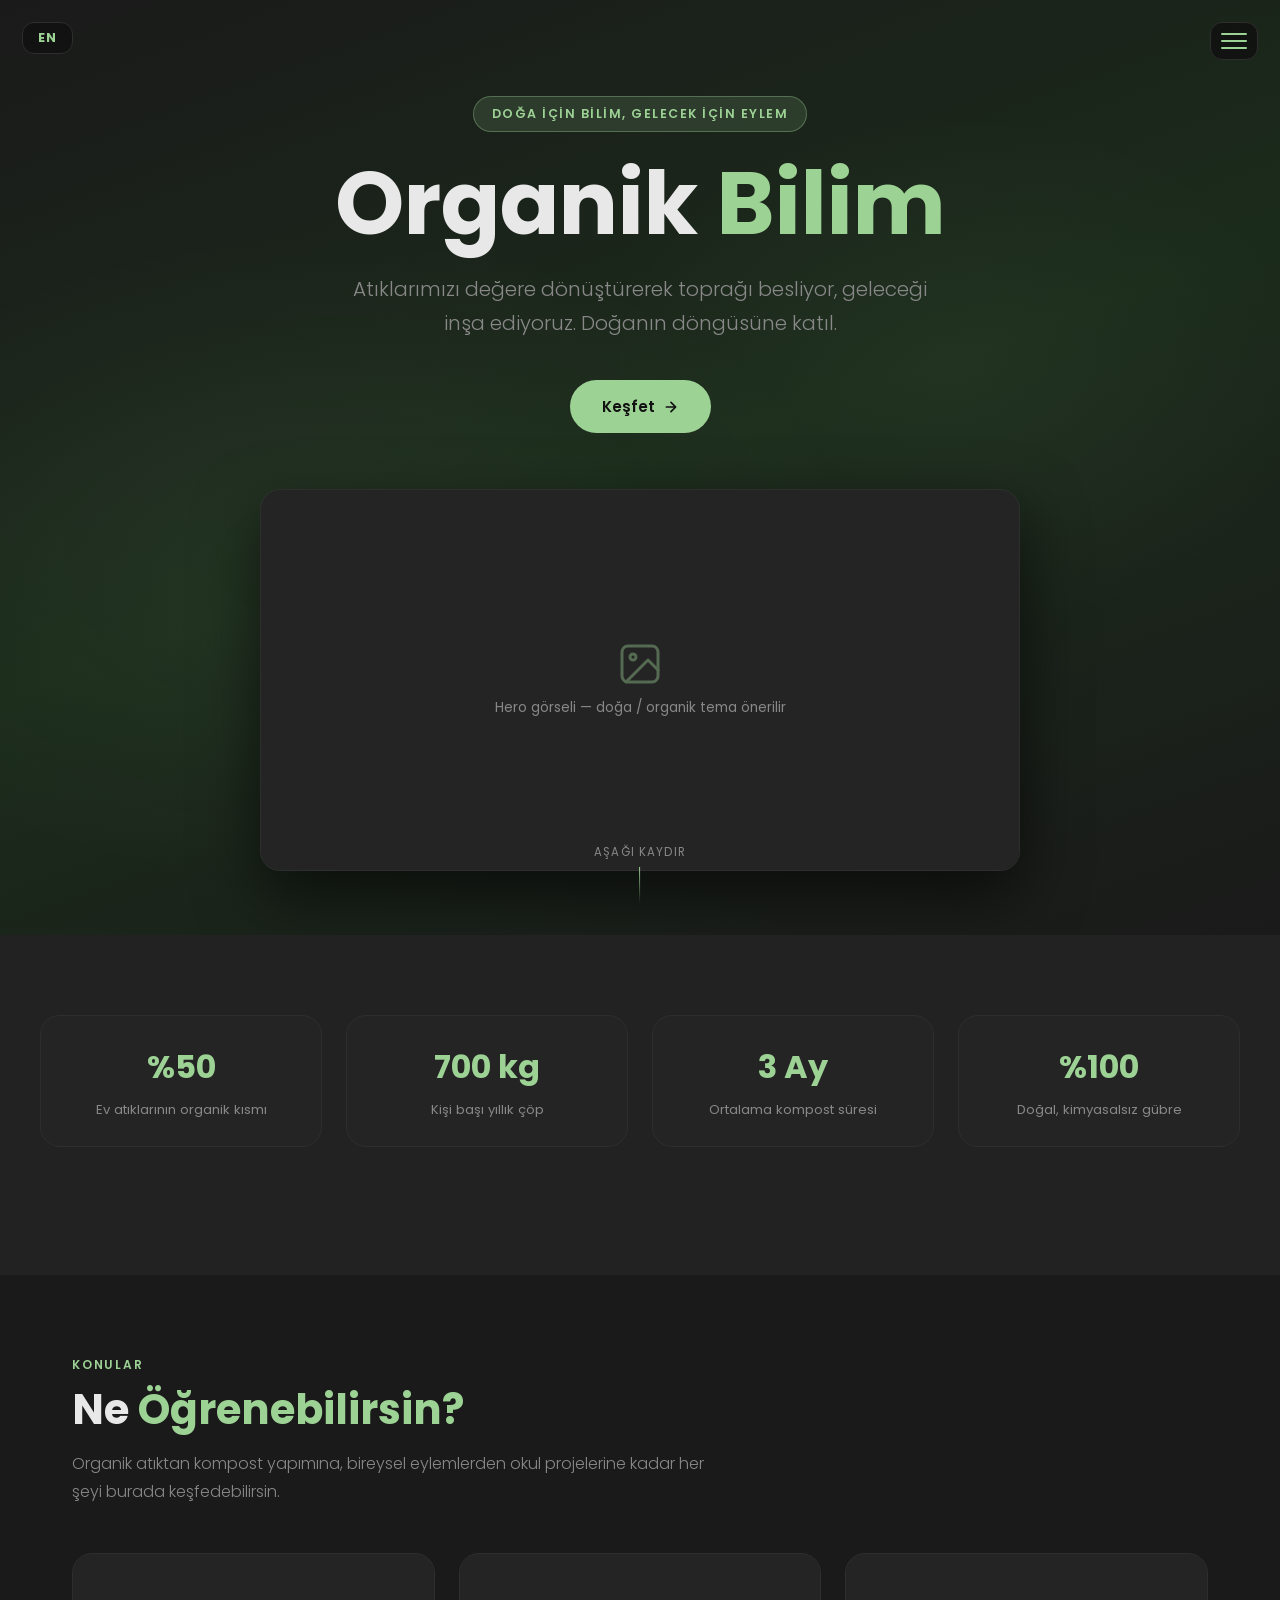
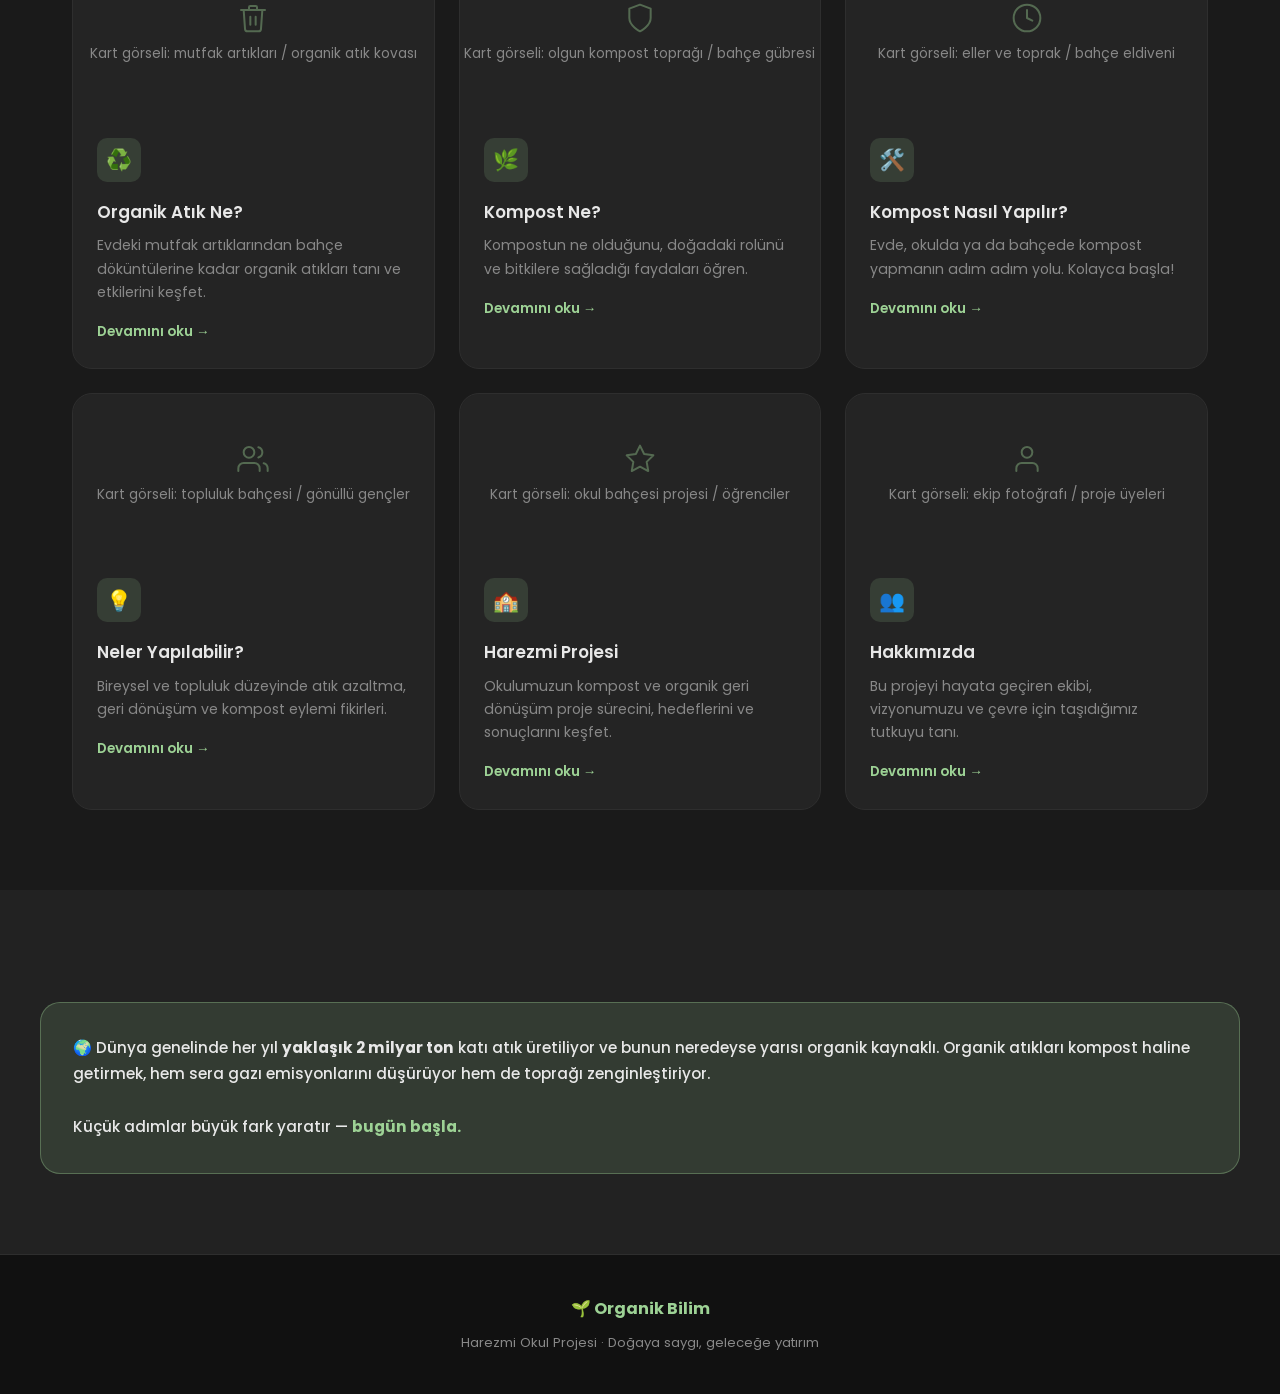
==== index.html @ 666ba620 "first look" ====
<!DOCTYPE html>
<html lang="tr">
<head>
  <meta charset="UTF-8" />
  <meta name="viewport" content="width=device-width, initial-scale=1.0" />
  <title>Organik Bilim</title>
  <link rel="stylesheet" href="styles.css" />
</head>
<body>

  <!-- Language toggle (top-left) -->
  <button class="lang-toggle" id="langToggle" aria-label="Switch language">EN</button>

  <!-- Hamburger toggle (top-right) -->
  <button class="nav-toggle" id="navToggle" aria-label="Toggle menu">
    <span></span><span></span><span></span>
  </button>

  <!-- Side Nav Drawer -->
  <nav class="nav-menu" id="navMenu">
    <div class="nav-logo" data-i18n="nav.logo">🌱 Organik Bilim</div>
    <ul>
      <li><a href="hakkimizda.html"        data-i18n="nav.about">Hakkımızda</a></li>
      <li><a href="organik_atik.html"      data-i18n="nav.waste">Organik Atık Ne?</a></li>
      <li><a href="kompost_ne.html"        data-i18n="nav.compost">Kompost Ne?</a></li>
      <li><a href="kompost_nasil.html"     data-i18n="nav.howto">Kompost Nasıl Yapılır?</a></li>
      <li><a href="neler_yapilabilir.html" data-i18n="nav.actions">Neler Yapılabilir?</a></li>
      <li><a href="harezmi_projesi.html"   data-i18n="nav.project">Harezmi Projesi Hakkında</a></li>
    </ul>
  </nav>
  <div class="nav-overlay" id="navOverlay"></div>

  <!-- ── Hero ── -->
  <section class="hero">
    <span class="hero-badge" data-i18n="index.badge">Doğa için bilim, gelecek için eylem</span>
    <h1 data-i18n="index.h1">Organik <span>Bilim</span></h1>
    <p class="subtitle" data-i18n="index.subtitle">
      Atıklarımızı değere dönüştürerek toprağı besliyor, geleceği inşa ediyoruz.
      Doğanın döngüsüne katıl.
    </p>
    <a href="hakkimizda.html" class="hero-cta">
      <span data-i18n="index.cta">Keşfet</span>
      <svg width="16" height="16" viewBox="0 0 24 24" fill="none" stroke="currentColor" stroke-width="2.5" stroke-linecap="round" stroke-linejoin="round"><path d="M5 12h14M12 5l7 7-7 7"/></svg>
    </a>

    <!-- Hero image area -->
    <div class="hero-img-wrap">
      <!-- Hero image: nature, organic farm, or lush green landscape recommended -->
      <!-- <img src="hero.jpg" alt="Nature and organic soil themed image" /> -->
      <div class="img-placeholder" style="height:380px; border-radius: 20px;">
        <svg width="48" height="48" viewBox="0 0 24 24" fill="none" stroke="#9DD295" stroke-width="1.5" stroke-linecap="round" stroke-linejoin="round"><rect x="3" y="3" width="18" height="18" rx="3"/><circle cx="8.5" cy="8.5" r="1.5"/><polyline points="21 15 16 10 5 21"/></svg>
        <span data-i18n="index.hero.img">Hero görseli — doğa / organik tema önerilir</span>
      </div>
    </div>

    <div class="scroll-hint">
      <span data-i18n="index.scroll">Aşağı kaydır</span>
      <div class="arrow"></div>
    </div>
  </section>

  <!-- ── Statistics ── -->
  <div class="section-full">
    <div class="inner">
      <div class="stats">
        <div class="stat">
          <div class="stat-num"   data-i18n="index.stat1.num">%50</div>
          <div class="stat-label" data-i18n="index.stat1.label">Ev atıklarının organik kısmı</div>
        </div>
        <div class="stat">
          <div class="stat-num"   data-i18n="index.stat2.num">700 kg</div>
          <div class="stat-label" data-i18n="index.stat2.label">Kişi başı yıllık çöp</div>
        </div>
        <div class="stat">
          <div class="stat-num"   data-i18n="index.stat3.num">3 Ay</div>
          <div class="stat-label" data-i18n="index.stat3.label">Ortalama kompost süresi</div>
        </div>
        <div class="stat">
          <div class="stat-num"   data-i18n="index.stat4.num">%100</div>
          <div class="stat-label" data-i18n="index.stat4.label">Doğal, kimyasalsız gübre</div>
        </div>
      </div>
    </div>
  </div>

  <!-- ── Topic Cards ── -->
  <section class="section">
    <div class="section-label" data-i18n="index.cards.label">Konular</div>
    <h2 class="section-title"  data-i18n="index.cards.title">Ne <span>Öğrenebilirsin?</span></h2>
    <p class="section-lead"    data-i18n="index.cards.lead">
      Organik atıktan kompost yapımına, bireysel eylemlerden okul projelerine kadar
      her şeyi burada keşfedebilirsin.
    </p>

    <div class="cards">

      <a href="organik_atik.html" class="card">
        <!-- Card image: kitchen scraps, fruit peels or organic waste bin recommended -->
        <!-- <img src="organik_atik_kart.jpg" alt="Organic waste card image" /> -->
        <div class="card-img">
          <div class="img-placeholder" style="height:160px; border-radius: 20px 20px 0 0;">
            <svg width="32" height="32" viewBox="0 0 24 24" fill="none" stroke="#9DD295" stroke-width="1.5" stroke-linecap="round" stroke-linejoin="round"><polyline points="3 6 5 6 21 6"/><path d="M19 6l-1 14a2 2 0 0 1-2 2H8a2 2 0 0 1-2-2L5 6"/><path d="M10 11v6M14 11v6"/><path d="M9 6V4a1 1 0 0 1 1-1h4a1 1 0 0 1 1 1v2"/></svg>
            <span data-i18n="index.card1.img">Kart görseli: mutfak artıkları / organik atık kovası</span>
          </div>
        </div>
        <div class="card-body">
          <div class="card-icon">♻️</div>
          <h3 data-i18n="index.card1.title">Organik Atık Ne?</h3>
          <p  data-i18n="index.card1.desc">Evdeki mutfak artıklarından bahçe döküntülerine kadar organik atıkları tanı ve etkilerini keşfet.</p>
          <span class="card-link" data-i18n="index.card1.link">Devamını oku →</span>
        </div>
      </a>

      <a href="kompost_ne.html" class="card">
        <!-- Card image: dark mature compost soil or garden fertilizer recommended -->
        <!-- <img src="kompost_kart.jpg" alt="What is compost card image" /> -->
        <div class="card-img">
          <div class="img-placeholder" style="height:160px; border-radius: 20px 20px 0 0;">
            <svg width="32" height="32" viewBox="0 0 24 24" fill="none" stroke="#9DD295" stroke-width="1.5" stroke-linecap="round" stroke-linejoin="round"><path d="M12 22s8-4 8-10V5l-8-3-8 3v7c0 6 8 10 8 10z"/></svg>
            <span data-i18n="index.card2.img">Kart görseli: olgun kompost toprağı / bahçe gübresi</span>
          </div>
        </div>
        <div class="card-body">
          <div class="card-icon">🌿</div>
          <h3 data-i18n="index.card2.title">Kompost Ne?</h3>
          <p  data-i18n="index.card2.desc">Kompostun ne olduğunu, doğadaki rolünü ve bitkilere sağladığı faydaları öğren.</p>
          <span class="card-link" data-i18n="index.card2.link">Devamını oku →</span>
        </div>
      </a>

      <a href="kompost_nasil.html" class="card">
        <!-- Card image: hands and soil, compost pit or garden gloves recommended -->
        <!-- <img src="kompost_nasil_kart.jpg" alt="How to make compost image" /> -->
        <div class="card-img">
          <div class="img-placeholder" style="height:160px; border-radius: 20px 20px 0 0;">
            <svg width="32" height="32" viewBox="0 0 24 24" fill="none" stroke="#9DD295" stroke-width="1.5" stroke-linecap="round" stroke-linejoin="round"><circle cx="12" cy="12" r="10"/><polyline points="12 6 12 12 16 14"/></svg>
            <span data-i18n="index.card3.img">Kart görseli: eller ve toprak / bahçe eldiveni</span>
          </div>
        </div>
        <div class="card-body">
          <div class="card-icon">🛠️</div>
          <h3 data-i18n="index.card3.title">Kompost Nasıl Yapılır?</h3>
          <p  data-i18n="index.card3.desc">Evde, okulda ya da bahçede kompost yapmanın adım adım yolu. Kolayca başla!</p>
          <span class="card-link" data-i18n="index.card3.link">Devamını oku →</span>
        </div>
      </a>

      <a href="neler_yapilabilir.html" class="card">
        <!-- Card image: community garden, volunteer youth or recycling action recommended -->
        <!-- <img src="neler_yapilabilir_kart.jpg" alt="Action ideas image" /> -->
        <div class="card-img">
          <div class="img-placeholder" style="height:160px; border-radius: 20px 20px 0 0;">
            <svg width="32" height="32" viewBox="0 0 24 24" fill="none" stroke="#9DD295" stroke-width="1.5" stroke-linecap="round" stroke-linejoin="round"><path d="M17 21v-2a4 4 0 0 0-4-4H5a4 4 0 0 0-4 4v2"/><circle cx="9" cy="7" r="4"/><path d="M23 21v-2a4 4 0 0 0-3-3.87"/><path d="M16 3.13a4 4 0 0 1 0 7.75"/></svg>
            <span data-i18n="index.card4.img">Kart görseli: topluluk bahçesi / gönüllü gençler</span>
          </div>
        </div>
        <div class="card-body">
          <div class="card-icon">💡</div>
          <h3 data-i18n="index.card4.title">Neler Yapılabilir?</h3>
          <p  data-i18n="index.card4.desc">Bireysel ve topluluk düzeyinde atık azaltma, geri dönüşüm ve kompost eylemi fikirleri.</p>
          <span class="card-link" data-i18n="index.card4.link">Devamını oku →</span>
        </div>
      </a>

      <a href="harezmi_projesi.html" class="card">
        <!-- Card image: school garden project, students and composting activity recommended -->
        <!-- <img src="harezmi_kart.jpg" alt="Harezmi Project card image" /> -->
        <div class="card-img">
          <div class="img-placeholder" style="height:160px; border-radius: 20px 20px 0 0;">
            <svg width="32" height="32" viewBox="0 0 24 24" fill="none" stroke="#9DD295" stroke-width="1.5" stroke-linecap="round" stroke-linejoin="round"><polygon points="12 2 15.09 8.26 22 9.27 17 14.14 18.18 21.02 12 17.77 5.82 21.02 7 14.14 2 9.27 8.91 8.26 12 2"/></svg>
            <span data-i18n="index.card5.img">Kart görseli: okul bahçesi projesi / öğrenciler</span>
          </div>
        </div>
        <div class="card-body">
          <div class="card-icon">🏫</div>
          <h3 data-i18n="index.card5.title">Harezmi Projesi</h3>
          <p  data-i18n="index.card5.desc">Okulumuzun kompost ve organik geri dönüşüm proje sürecini, hedeflerini ve sonuçlarını keşfet.</p>
          <span class="card-link" data-i18n="index.card5.link">Devamını oku →</span>
        </div>
      </a>

      <a href="hakkimizda.html" class="card">
        <!-- Card image: team photo or group shot of project members recommended -->
        <!-- <img src="ekip_kart.jpg" alt="Team and about us image" /> -->
        <div class="card-img">
          <div class="img-placeholder" style="height:160px; border-radius: 20px 20px 0 0;">
            <svg width="32" height="32" viewBox="0 0 24 24" fill="none" stroke="#9DD295" stroke-width="1.5" stroke-linecap="round" stroke-linejoin="round"><path d="M20 21v-2a4 4 0 0 0-4-4H8a4 4 0 0 0-4 4v2"/><circle cx="12" cy="7" r="4"/></svg>
            <span data-i18n="index.card6.img">Kart görseli: ekip fotoğrafı / proje üyeleri</span>
          </div>
        </div>
        <div class="card-body">
          <div class="card-icon">👥</div>
          <h3 data-i18n="index.card6.title">Hakkımızda</h3>
          <p  data-i18n="index.card6.desc">Bu projeyi hayata geçiren ekibi, vizyonumuzu ve çevre için taşıdığımız tutkuyu tanı.</p>
          <span class="card-link" data-i18n="index.card6.link">Devamını oku →</span>
        </div>
      </a>

    </div>
  </section>

  <!-- ── Highlight Box ── -->
  <div class="section-full">
    <div class="inner">
      <div class="highlight">
        <p data-i18n="index.highlight">
          🌍 Dünya genelinde her yıl <strong>yaklaşık 2 milyar ton</strong> katı atık üretiliyor
          ve bunun neredeyse yarısı organik kaynaklı. Organik atıkları kompost haline getirmek,
          hem sera gazı emisyonlarını düşürüyor hem de toprağı zenginleştiriyor.
          <br><br>
          Küçük adımlar büyük fark yaratır — <strong style="color:#9DD295">bugün başla.</strong>
        </p>
      </div>
    </div>
  </div>

  <!-- ── Footer ── -->
  <footer>
    <div class="footer-logo" data-i18n="footer.logo">🌱 Organik Bilim</div>
    <p data-i18n="footer.text">Harezmi Okul Projesi &nbsp;·&nbsp; Doğaya saygı, geleceğe yatırım</p>
  </footer>

  <script src="nav.js"></script>
  <script src="translations.js"></script>
  <script src="lang.js"></script>
</body>
</html>
---- styles.css ----
@import url('https://fonts.googleapis.com/css2?family=Poppins:wght@300;400;500;600;700&display=swap');

/* ─── Reset & Base ─── */
*, *::before, *::after {
  margin: 0;
  padding: 0;
  box-sizing: border-box;
}

:root {
  --accent:     #9DD295;
  --accent-dim: rgba(157, 210, 149, 0.15);
  --accent-mid: rgba(157, 210, 149, 0.35);
  --bg:         #1a1a1a;
  --bg2:        #111111;
  --bg3:        #222222;
  --surface:    #242424;
  --border:     #2e2e2e;
  --text:       #e8e8e8;
  --text-muted: #888888;
  --radius:     12px;
  --radius-lg:  20px;
  --transition: 0.3s ease;
}

html { scroll-behavior: smooth; }

body {
  font-family: 'Poppins', sans-serif;
  background-color: var(--bg);
  color: var(--text);
  overflow-x: hidden;
  line-height: 1.7;
}

a { color: inherit; text-decoration: none; }

img { display: block; max-width: 100%; border-radius: var(--radius); }

/* ─── Language Toggle ─── */
.lang-toggle {
  position: fixed;
  top: 1.4rem;
  left: 1.4rem;
  z-index: 1100;
  cursor: pointer;
  padding: 0.55rem 0.9rem;
  background: rgba(17, 17, 17, 0.85);
  border-radius: var(--radius);
  backdrop-filter: blur(12px);
  border: 1px solid var(--border);
  color: var(--accent);
  font-family: 'Poppins', sans-serif;
  font-size: 0.78rem;
  font-weight: 700;
  letter-spacing: 0.1em;
  line-height: 1;
  transition: border-color var(--transition), background var(--transition), transform var(--transition);
}
.lang-toggle:hover {
  border-color: var(--accent-mid);
  background: rgba(26, 26, 26, 0.95);
  transform: translateY(-1px);
}

/* ─── Hamburger Toggle ─── */
.nav-toggle {
  position: fixed;
  top: 1.4rem;
  right: 1.4rem;
  z-index: 1100;
  cursor: pointer;
  display: flex;
  flex-direction: column;
  gap: 5px;
  padding: 10px;
  background: rgba(17, 17, 17, 0.85);
  border-radius: var(--radius);
  backdrop-filter: blur(12px);
  border: 1px solid var(--border);
  transition: border-color var(--transition), background var(--transition);
}
.nav-toggle:hover {
  border-color: var(--accent-mid);
  background: rgba(26, 26, 26, 0.95);
}
.nav-toggle span {
  display: block;
  width: 26px;
  height: 2px;
  background: var(--accent);
  border-radius: 2px;
  transition: transform 0.35s ease, opacity 0.25s ease;
}
.nav-toggle.active span:nth-child(1) { transform: translateY(7px) rotate(45deg); }
.nav-toggle.active span:nth-child(2) { opacity: 0; transform: scaleX(0); }
.nav-toggle.active span:nth-child(3) { transform: translateY(-7px) rotate(-45deg); }

/* ─── Side Navigation Drawer ─── */
.nav-menu {
  position: fixed;
  top: 0;
  right: -340px;
  width: 300px;
  height: 100dvh;
  background: var(--bg2);
  z-index: 1050;
  transition: right 0.35s cubic-bezier(0.4, 0, 0.2, 1);
  padding: 5rem 1.8rem 2rem;
  border-left: 1px solid var(--border);
  overflow-y: auto;
  display: flex;
  flex-direction: column;
  gap: 0.25rem;
}
.nav-menu.open { right: 0; }

.nav-logo {
  font-size: 1.15rem;
  font-weight: 700;
  color: var(--accent);
  margin-bottom: 1.8rem;
  padding-bottom: 1.2rem;
  border-bottom: 1px solid var(--border);
  letter-spacing: 0.02em;
}

.nav-menu ul { list-style: none; display: flex; flex-direction: column; gap: 0.25rem; }

.nav-menu ul li a {
  color: var(--text);
  font-size: 0.9rem;
  font-weight: 500;
  display: block;
  padding: 0.7rem 1rem;
  border-radius: 8px;
  transition: all var(--transition);
  border: 1px solid transparent;
  line-height: 1.4;
}
.nav-menu ul li a:hover,
.nav-menu ul li a.active {
  color: var(--accent);
  background: var(--accent-dim);
  border-color: var(--accent-mid);
  padding-left: 1.4rem;
}

.nav-overlay {
  position: fixed;
  inset: 0;
  background: rgba(0, 0, 0, 0.6);
  z-index: 1040;
  opacity: 0;
  pointer-events: none;
  transition: opacity var(--transition);
  backdrop-filter: blur(2px);
}
.nav-overlay.active { opacity: 1; pointer-events: all; }

/* ─── Hero ─── */
.hero {
  min-height: 100dvh;
  display: flex;
  flex-direction: column;
  align-items: center;
  justify-content: center;
  text-align: center;
  padding: 6rem 2rem 4rem;
  position: relative;
  background: linear-gradient(160deg, #1a1a1a 0%, #1b2b1b 50%, #1a1a1a 100%);
  overflow: hidden;
}
.hero::before {
  content: '';
  position: absolute;
  inset: 0;
  background:
    radial-gradient(ellipse 60% 50% at 25% 60%, rgba(157,210,149,0.07) 0%, transparent 70%),
    radial-gradient(ellipse 40% 40% at 75% 40%, rgba(157,210,149,0.05) 0%, transparent 70%);
  animation: heroGlow 10s ease-in-out infinite alternate;
}
@keyframes heroGlow {
  0%   { opacity: 0.6; }
  100% { opacity: 1; }
}
.hero-badge {
  display: inline-block;
  background: var(--accent-dim);
  color: var(--accent);
  border: 1px solid var(--accent-mid);
  font-size: 0.78rem;
  font-weight: 600;
  letter-spacing: 0.12em;
  text-transform: uppercase;
  padding: 0.4rem 1.1rem;
  border-radius: 50px;
  margin-bottom: 1.5rem;
  position: relative;
}
.hero h1 {
  font-size: clamp(2.6rem, 7vw, 5.5rem);
  font-weight: 700;
  line-height: 1.1;
  position: relative;
  margin-bottom: 1.2rem;
}
.hero h1 span { color: var(--accent); }
.hero p.subtitle {
  font-size: clamp(1rem, 2.5vw, 1.25rem);
  color: var(--text-muted);
  max-width: 580px;
  position: relative;
  margin-bottom: 2.5rem;
  font-weight: 300;
}
.hero-cta {
  display: inline-flex;
  align-items: center;
  gap: 0.5rem;
  background: var(--accent);
  color: #111;
  font-weight: 600;
  font-size: 0.95rem;
  padding: 0.85rem 2rem;
  border-radius: 50px;
  transition: transform var(--transition), box-shadow var(--transition), background var(--transition);
  position: relative;
}
.hero-cta:hover {
  transform: translateY(-3px);
  box-shadow: 0 12px 32px rgba(157, 210, 149, 0.35);
  background: #b3e0ac;
}

/* Image placeholder within hero */
.hero-img-wrap {
  position: relative;
  margin-top: 3.5rem;
  width: 100%;
  max-width: 760px;
  border-radius: var(--radius-lg);
  overflow: hidden;
  border: 1px solid var(--border);
  box-shadow: 0 24px 64px rgba(0,0,0,0.6);
}
.img-placeholder {
  background: var(--surface);
  border-radius: var(--radius);
  display: flex;
  flex-direction: column;
  align-items: center;
  justify-content: center;
  gap: 0.5rem;
  color: var(--text-muted);
  font-size: 0.85rem;
  font-weight: 400;
}
.img-placeholder svg { opacity: 0.4; }
.hero-img-wrap .img-placeholder { height: 380px; border-radius: var(--radius-lg); }

/* ─── Scroll Indicator ─── */
.scroll-hint {
  position: absolute;
  bottom: 2rem;
  left: 50%;
  transform: translateX(-50%);
  display: flex;
  flex-direction: column;
  align-items: center;
  gap: 0.3rem;
  color: var(--text-muted);
  font-size: 0.72rem;
  letter-spacing: 0.1em;
  text-transform: uppercase;
  animation: bounce 2s ease-in-out infinite;
}
.scroll-hint .arrow { width: 1px; height: 36px; background: linear-gradient(to bottom, var(--accent), transparent); }
@keyframes bounce {
  0%, 100% { transform: translateX(-50%) translateY(0); }
  50%       { transform: translateX(-50%) translateY(6px); }
}

/* ─── Section Layout ─── */
.section { padding: 5rem 2rem; max-width: 1200px; margin: 0 auto; }
.section-full { padding: 5rem 2rem; background: var(--bg3); }
.section-full .inner { max-width: 1200px; margin: 0 auto; }

.section-label {
  font-size: 0.75rem;
  font-weight: 600;
  letter-spacing: 0.15em;
  text-transform: uppercase;
  color: var(--accent);
  margin-bottom: 0.6rem;
}
.section-title {
  font-size: clamp(1.6rem, 4vw, 2.6rem);
  font-weight: 700;
  line-height: 1.2;
  margin-bottom: 1rem;
}
.section-title span { color: var(--accent); }
.section-lead {
  font-size: 1rem;
  color: var(--text-muted);
  max-width: 640px;
  margin-bottom: 3rem;
  font-weight: 300;
}

/* ─── Cards ─── */
.cards {
  display: grid;
  grid-template-columns: repeat(auto-fill, minmax(280px, 1fr));
  gap: 1.5rem;
}
.card {
  background: var(--surface);
  border: 1px solid var(--border);
  border-radius: var(--radius-lg);
  overflow: hidden;
  transition: transform var(--transition), box-shadow var(--transition), border-color var(--transition);
  cursor: default;
}
.card:hover {
  transform: translateY(-6px);
  box-shadow: 0 20px 50px rgba(0,0,0,0.5), 0 0 0 1px var(--accent-mid);
  border-color: var(--accent-mid);
}
.card-img .img-placeholder { height: 180px; border-radius: 0; }
.card-body { padding: 1.5rem; }
.card-icon {
  width: 44px; height: 44px;
  background: var(--accent-dim);
  border-radius: 10px;
  display: flex; align-items: center; justify-content: center;
  margin-bottom: 1rem;
  font-size: 1.3rem;
}
.card h3 {
  font-size: 1.05rem;
  font-weight: 600;
  margin-bottom: 0.5rem;
  color: var(--text);
}
.card p {
  font-size: 0.88rem;
  color: var(--text-muted);
  line-height: 1.65;
}
.card-link {
  display: inline-flex;
  align-items: center;
  gap: 0.4rem;
  color: var(--accent);
  font-size: 0.85rem;
  font-weight: 600;
  margin-top: 1rem;
  transition: gap var(--transition);
}
.card-link:hover { gap: 0.7rem; }

/* ─── Page Header (inner pages) ─── */
.page-header {
  padding: 7rem 2rem 4rem;
  background: linear-gradient(160deg, #1a1a1a 0%, #1b2b1b 60%, #1a1a1a 100%);
  position: relative;
  overflow: hidden;
  text-align: center;
}
.page-header::before {
  content: '';
  position: absolute;
  inset: 0;
  background: radial-gradient(ellipse 50% 80% at 50% 100%, rgba(157,210,149,0.08) 0%, transparent 70%);
}
.page-header .section-label,
.page-header .section-title,
.page-header .section-lead { position: relative; margin-left: auto; margin-right: auto; }
.page-header .section-lead { margin-bottom: 0; }

/* ─── Info Blocks ─── */
.info-grid {
  display: grid;
  grid-template-columns: 1fr 1fr;
  gap: 3rem;
  align-items: center;
}
.info-grid.reverse { direction: rtl; }
.info-grid.reverse > * { direction: ltr; }
@media (max-width: 768px) {
  .info-grid { grid-template-columns: 1fr; }
  .info-grid.reverse { direction: ltr; }
}

.info-img .img-placeholder { height: 300px; }

.info-text .section-label { margin-top: 0; }
.info-text p { color: var(--text-muted); font-size: 0.95rem; margin-bottom: 0.8rem; }

/* ─── Steps ─── */
.steps { display: flex; flex-direction: column; gap: 1.5rem; }
.step {
  display: flex;
  gap: 1.5rem;
  align-items: flex-start;
  background: var(--surface);
  border: 1px solid var(--border);
  border-radius: var(--radius-lg);
  padding: 1.5rem;
  transition: border-color var(--transition), transform var(--transition);
}
.step:hover { border-color: var(--accent-mid); transform: translateX(5px); }
.step-num {
  flex-shrink: 0;
  width: 44px; height: 44px;
  background: var(--accent-dim);
  border: 1px solid var(--accent-mid);
  border-radius: 50%;
  display: flex; align-items: center; justify-content: center;
  font-weight: 700;
  font-size: 0.95rem;
  color: var(--accent);
}
.step-content h3 { font-size: 1rem; font-weight: 600; margin-bottom: 0.4rem; }
.step-content p { font-size: 0.88rem; color: var(--text-muted); }

/* ─── Stats Row ─── */
.stats {
  display: grid;
  grid-template-columns: repeat(auto-fit, minmax(160px, 1fr));
  gap: 1.5rem;
  margin-bottom: 3rem;
}
.stat {
  background: var(--surface);
  border: 1px solid var(--border);
  border-radius: var(--radius-lg);
  padding: 1.5rem;
  text-align: center;
  transition: border-color var(--transition);
}
.stat:hover { border-color: var(--accent-mid); }
.stat-num { font-size: 2rem; font-weight: 700; color: var(--accent); }
.stat-label { font-size: 0.82rem; color: var(--text-muted); margin-top: 0.3rem; }

/* ─── Highlight Box ─── */
.highlight {
  background: var(--accent-dim);
  border: 1px solid var(--accent-mid);
  border-radius: var(--radius-lg);
  padding: 2rem;
  margin-top: 2rem;
}
.highlight p { color: var(--text); font-size: 0.95rem; font-weight: 500; line-height: 1.75; }

/* ─── Tag Pills ─── */
.tags { display: flex; flex-wrap: wrap; gap: 0.6rem; margin-top: 1.2rem; }
.tag {
  background: var(--surface);
  border: 1px solid var(--border);
  color: var(--text-muted);
  font-size: 0.78rem;
  padding: 0.3rem 0.85rem;
  border-radius: 50px;
  font-weight: 500;
  transition: border-color var(--transition), color var(--transition);
}
.tag:hover { border-color: var(--accent-mid); color: var(--accent); }

/* ─── Footer ─── */
footer {
  background: var(--bg2);
  border-top: 1px solid var(--border);
  padding: 2.5rem 2rem;
  text-align: center;
  font-size: 0.82rem;
  color: var(--text-muted);
}
footer a { color: var(--accent); transition: opacity var(--transition); }
footer a:hover { opacity: 0.75; }
footer .footer-logo { font-size: 1rem; font-weight: 700; color: var(--accent); margin-bottom: 0.6rem; }

/* ─── Utilities ─── */
.mt-1 { margin-top: 0.5rem; }
.mt-2 { margin-top: 1rem; }
.mt-3 { margin-top: 1.5rem; }
.mb-3 { margin-bottom: 1.5rem; }
.divider { border: none; border-top: 1px solid var(--border); margin: 3rem 0; }

/* ─── Responsive ─── */
@media (max-width: 640px) {
  .cards { grid-template-columns: 1fr; }
  .hero { padding: 5rem 1.5rem 3rem; }
  .section { padding: 3.5rem 1.25rem; }
  .section-full { padding: 3.5rem 1.25rem; }
  .page-header { padding: 6rem 1.25rem 3rem; }
  .info-grid { gap: 2rem; }
  .step { flex-direction: column; gap: 1rem; }
}
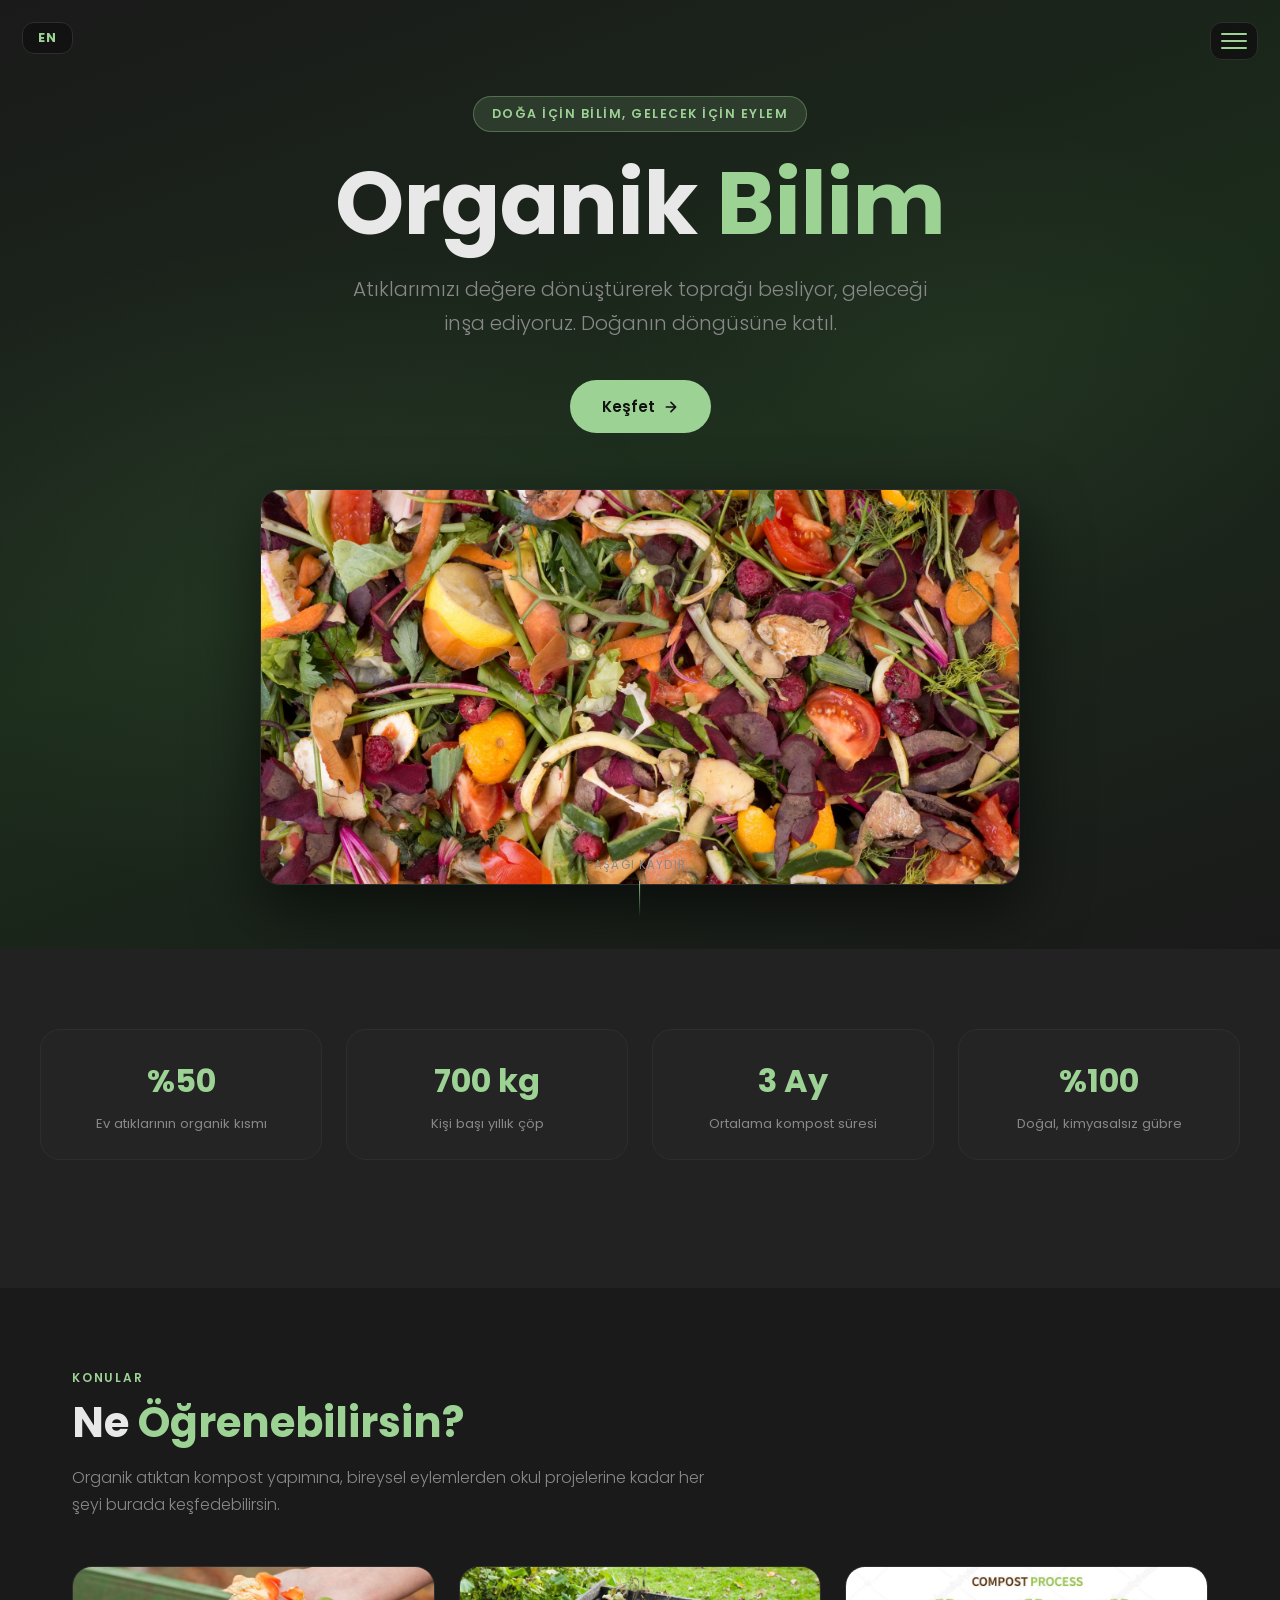
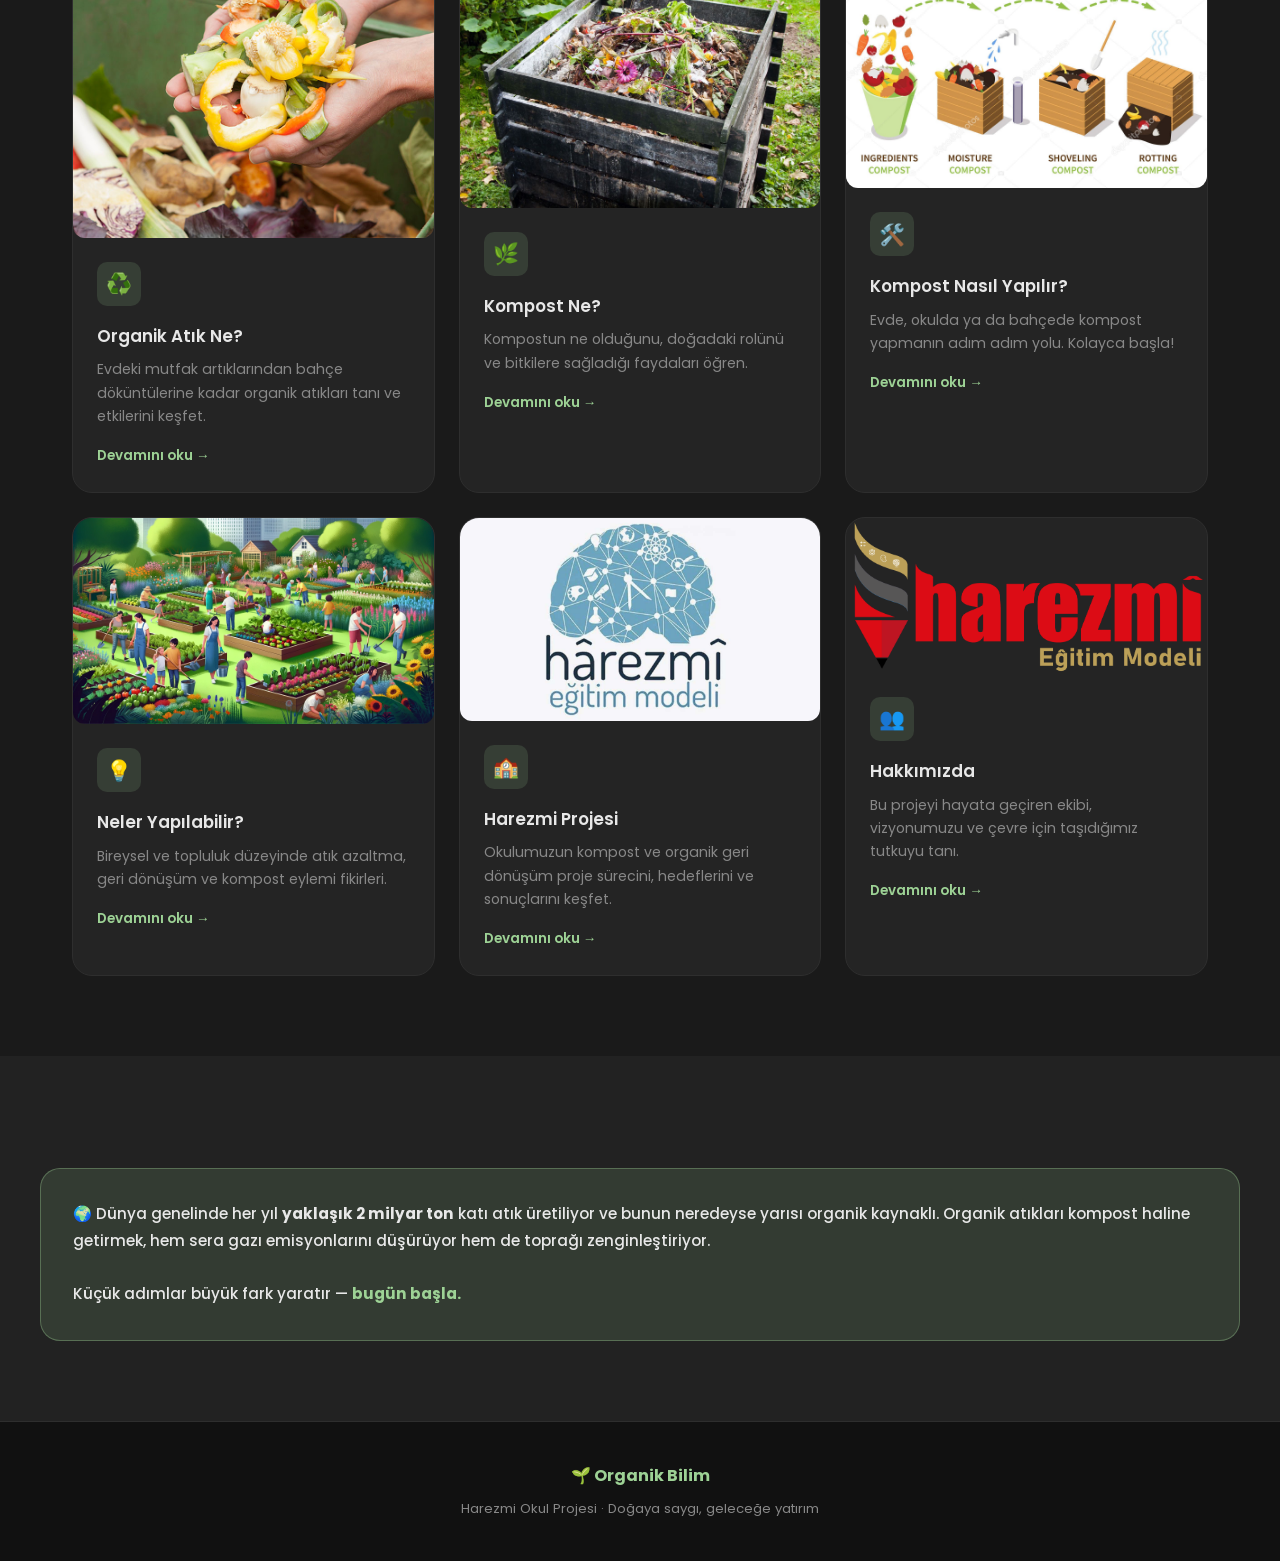
==== commit 40b90ea8: "Add files via upload actualized with pictures still some missing" ====
--- a/index.html
+++ b/index.html
@@ -46,11 +46,8 @@
     <!-- Hero image area -->
     <div class="hero-img-wrap">
       <!-- Hero image: nature, organic farm, or lush green landscape recommended -->
-      <!-- <img src="hero.jpg" alt="Nature and organic soil themed image" /> -->
-      <div class="img-placeholder" style="height:380px; border-radius: 20px;">
-        <svg width="48" height="48" viewBox="0 0 24 24" fill="none" stroke="#9DD295" stroke-width="1.5" stroke-linecap="round" stroke-linejoin="round"><rect x="3" y="3" width="18" height="18" rx="3"/><circle cx="8.5" cy="8.5" r="1.5"/><polyline points="21 15 16 10 5 21"/></svg>
-        <span data-i18n="index.hero.img">Hero görseli — doğa / organik tema önerilir</span>
-      </div>
+      <img src="pictures\food-waste-shutterstock-e1495115878578-1920x997.jpg" alt="Nature and organic soil themed image" />
+      
     </div>
 
     <div class="scroll-hint">
@@ -96,12 +93,9 @@
 
       <a href="organik_atik.html" class="card">
         <!-- Card image: kitchen scraps, fruit peels or organic waste bin recommended -->
-        <!-- <img src="organik_atik_kart.jpg" alt="Organic waste card image" /> -->
-        <div class="card-img">
-          <div class="img-placeholder" style="height:160px; border-radius: 20px 20px 0 0;">
-            <svg width="32" height="32" viewBox="0 0 24 24" fill="none" stroke="#9DD295" stroke-width="1.5" stroke-linecap="round" stroke-linejoin="round"><polyline points="3 6 5 6 21 6"/><path d="M19 6l-1 14a2 2 0 0 1-2 2H8a2 2 0 0 1-2-2L5 6"/><path d="M10 11v6M14 11v6"/><path d="M9 6V4a1 1 0 0 1 1-1h4a1 1 0 0 1 1 1v2"/></svg>
-            <span data-i18n="index.card1.img">Kart görseli: mutfak artıkları / organik atık kovası</span>
-          </div>
+        <img src="pictures\02742-2311892317.jpg" alt="Organic waste card image" /> 
+        <div class="card-img">
+         
         </div>
         <div class="card-body">
           <div class="card-icon">♻️</div>
@@ -113,12 +107,9 @@
 
       <a href="kompost_ne.html" class="card">
         <!-- Card image: dark mature compost soil or garden fertilizer recommended -->
-        <!-- <img src="kompost_kart.jpg" alt="What is compost card image" /> -->
-        <div class="card-img">
-          <div class="img-placeholder" style="height:160px; border-radius: 20px 20px 0 0;">
-            <svg width="32" height="32" viewBox="0 0 24 24" fill="none" stroke="#9DD295" stroke-width="1.5" stroke-linecap="round" stroke-linejoin="round"><path d="M12 22s8-4 8-10V5l-8-3-8 3v7c0 6 8 10 8 10z"/></svg>
-            <span data-i18n="index.card2.img">Kart görseli: olgun kompost toprağı / bahçe gübresi</span>
-          </div>
+        <img src="pictures\Scraps-plant-matter-compost-bin-garden-2958239338.jpg" alt="What is compost card image" />
+        <div class="card-img">
+          
         </div>
         <div class="card-body">
           <div class="card-icon">🌿</div>
@@ -130,12 +121,9 @@
 
       <a href="kompost_nasil.html" class="card">
         <!-- Card image: hands and soil, compost pit or garden gloves recommended -->
-        <!-- <img src="kompost_nasil_kart.jpg" alt="How to make compost image" /> -->
-        <div class="card-img">
-          <div class="img-placeholder" style="height:160px; border-radius: 20px 20px 0 0;">
-            <svg width="32" height="32" viewBox="0 0 24 24" fill="none" stroke="#9DD295" stroke-width="1.5" stroke-linecap="round" stroke-linejoin="round"><circle cx="12" cy="12" r="10"/><polyline points="12 6 12 12 16 14"/></svg>
-            <span data-i18n="index.card3.img">Kart görseli: eller ve toprak / bahçe eldiveni</span>
-          </div>
+        <img src="pictures\depositphotos_614977218-stock-illustration-composting-boxes-infographics-diagram-compost-2213352060.jpg" alt="How to make compost image" />
+        <div class="card-img">
+          
         </div>
         <div class="card-body">
           <div class="card-icon">🛠️</div>
@@ -147,12 +135,9 @@
 
       <a href="neler_yapilabilir.html" class="card">
         <!-- Card image: community garden, volunteer youth or recycling action recommended -->
-        <!-- <img src="neler_yapilabilir_kart.jpg" alt="Action ideas image" /> -->
-        <div class="card-img">
-          <div class="img-placeholder" style="height:160px; border-radius: 20px 20px 0 0;">
-            <svg width="32" height="32" viewBox="0 0 24 24" fill="none" stroke="#9DD295" stroke-width="1.5" stroke-linecap="round" stroke-linejoin="round"><path d="M17 21v-2a4 4 0 0 0-4-4H5a4 4 0 0 0-4 4v2"/><circle cx="9" cy="7" r="4"/><path d="M23 21v-2a4 4 0 0 0-3-3.87"/><path d="M16 3.13a4 4 0 0 1 0 7.75"/></svg>
-            <span data-i18n="index.card4.img">Kart görseli: topluluk bahçesi / gönüllü gençler</span>
-          </div>
+        <img src="pictures\DALL·E-2024-05-17-14.04.28-A-vibrant-community-garden-with-people-of-different-ages-and-backgrounds-gardening-together.-The-scene-shows-raised-beds-with-various-vegetables-and-f-1496007539.webp" alt="Action ideas image" /> 
+        <div class="card-img">
+          
         </div>
         <div class="card-body">
           <div class="card-icon">💡</div>
@@ -164,12 +149,9 @@
 
       <a href="harezmi_projesi.html" class="card">
         <!-- Card image: school garden project, students and composting activity recommended -->
-        <!-- <img src="harezmi_kart.jpg" alt="Harezmi Project card image" /> -->
-        <div class="card-img">
-          <div class="img-placeholder" style="height:160px; border-radius: 20px 20px 0 0;">
-            <svg width="32" height="32" viewBox="0 0 24 24" fill="none" stroke="#9DD295" stroke-width="1.5" stroke-linecap="round" stroke-linejoin="round"><polygon points="12 2 15.09 8.26 22 9.27 17 14.14 18.18 21.02 12 17.77 5.82 21.02 7 14.14 2 9.27 8.91 8.26 12 2"/></svg>
-            <span data-i18n="index.card5.img">Kart görseli: okul bahçesi projesi / öğrenciler</span>
-          </div>
+        <img src="pictures\k_13112244_29222458_image-1858698905.jpg" alt="Harezmi Project card image" />
+        <div class="card-img">
+         
         </div>
         <div class="card-body">
           <div class="card-icon">🏫</div>
@@ -181,12 +163,9 @@
 
       <a href="hakkimizda.html" class="card">
         <!-- Card image: team photo or group shot of project members recommended -->
-        <!-- <img src="ekip_kart.jpg" alt="Team and about us image" /> -->
-        <div class="card-img">
-          <div class="img-placeholder" style="height:160px; border-radius: 20px 20px 0 0;">
-            <svg width="32" height="32" viewBox="0 0 24 24" fill="none" stroke="#9DD295" stroke-width="1.5" stroke-linecap="round" stroke-linejoin="round"><path d="M20 21v-2a4 4 0 0 0-4-4H8a4 4 0 0 0-4 4v2"/><circle cx="12" cy="7" r="4"/></svg>
-            <span data-i18n="index.card6.img">Kart görseli: ekip fotoğrafı / proje üyeleri</span>
-          </div>
+        <img src="pictures\logo1T-261192958.png" alt="Team and about us image" />
+        <div class="card-img">
+          
         </div>
         <div class="card-body">
           <div class="card-icon">👥</div>
